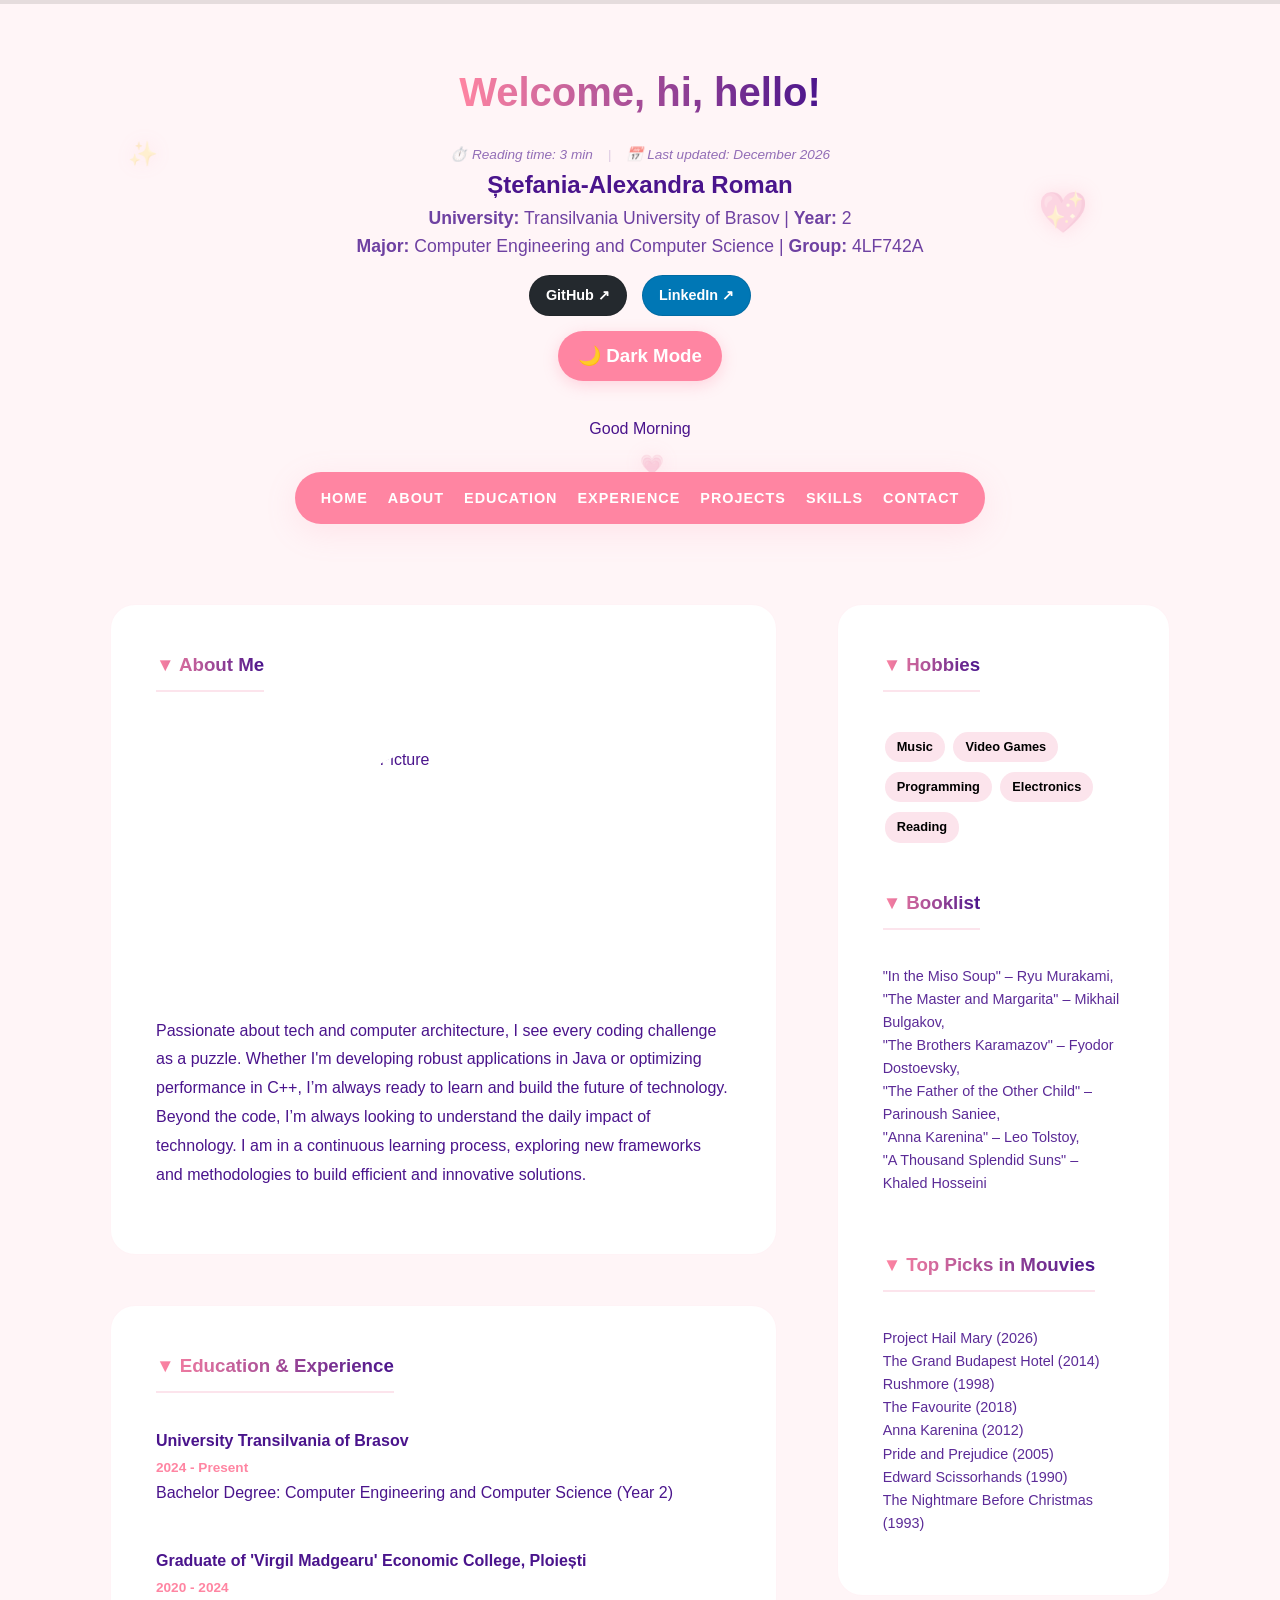
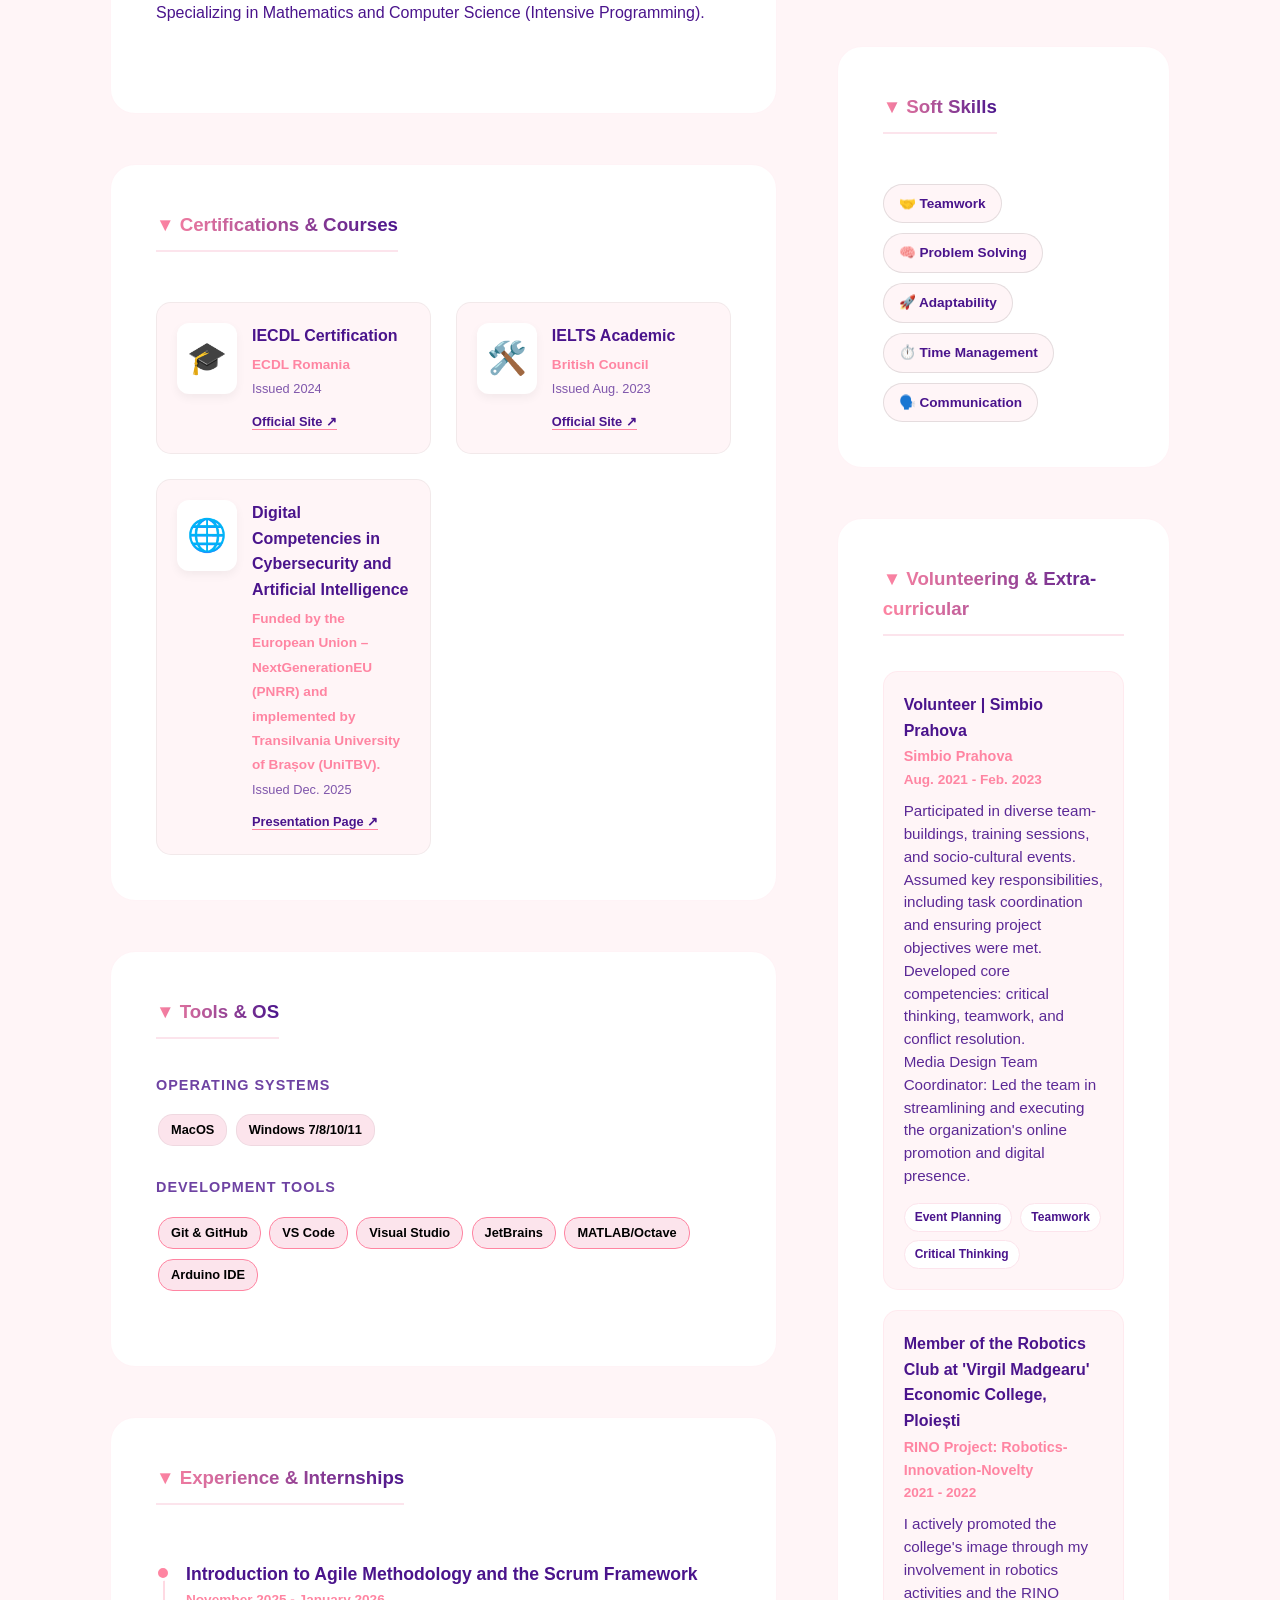
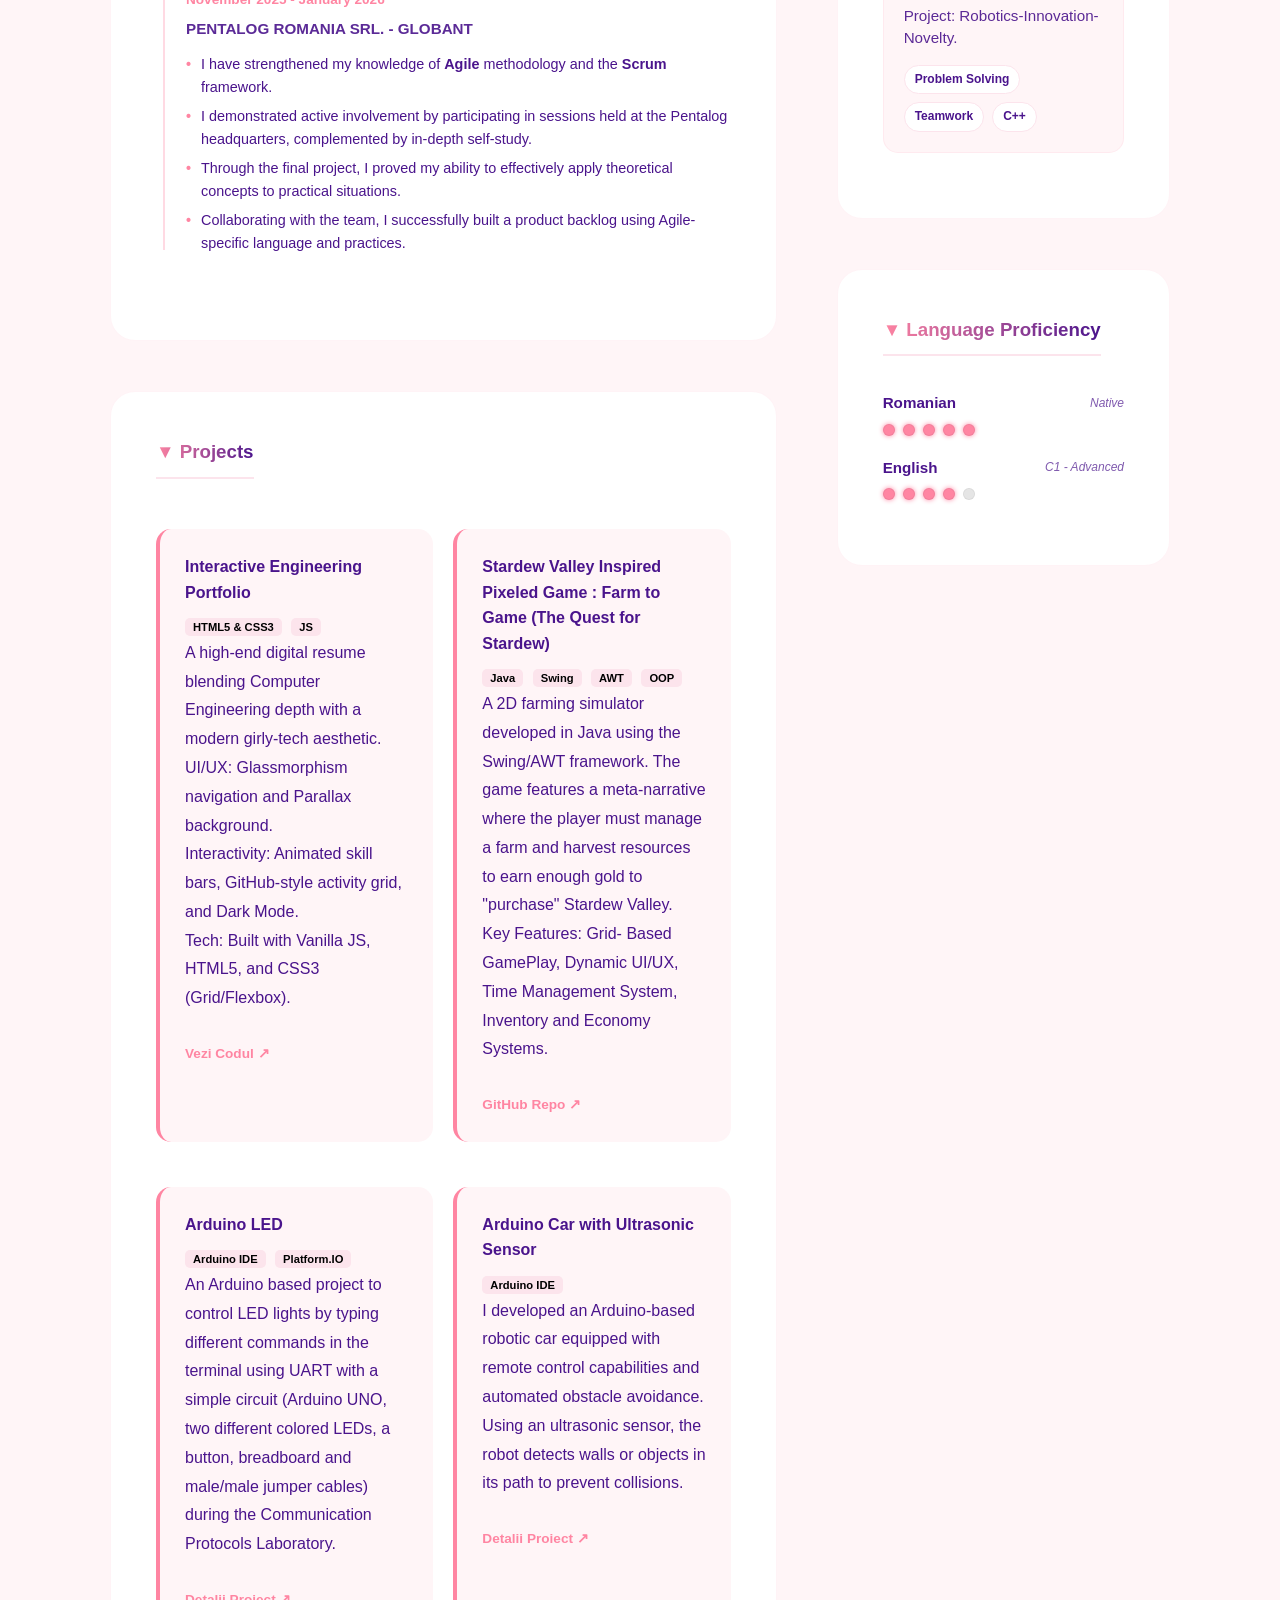
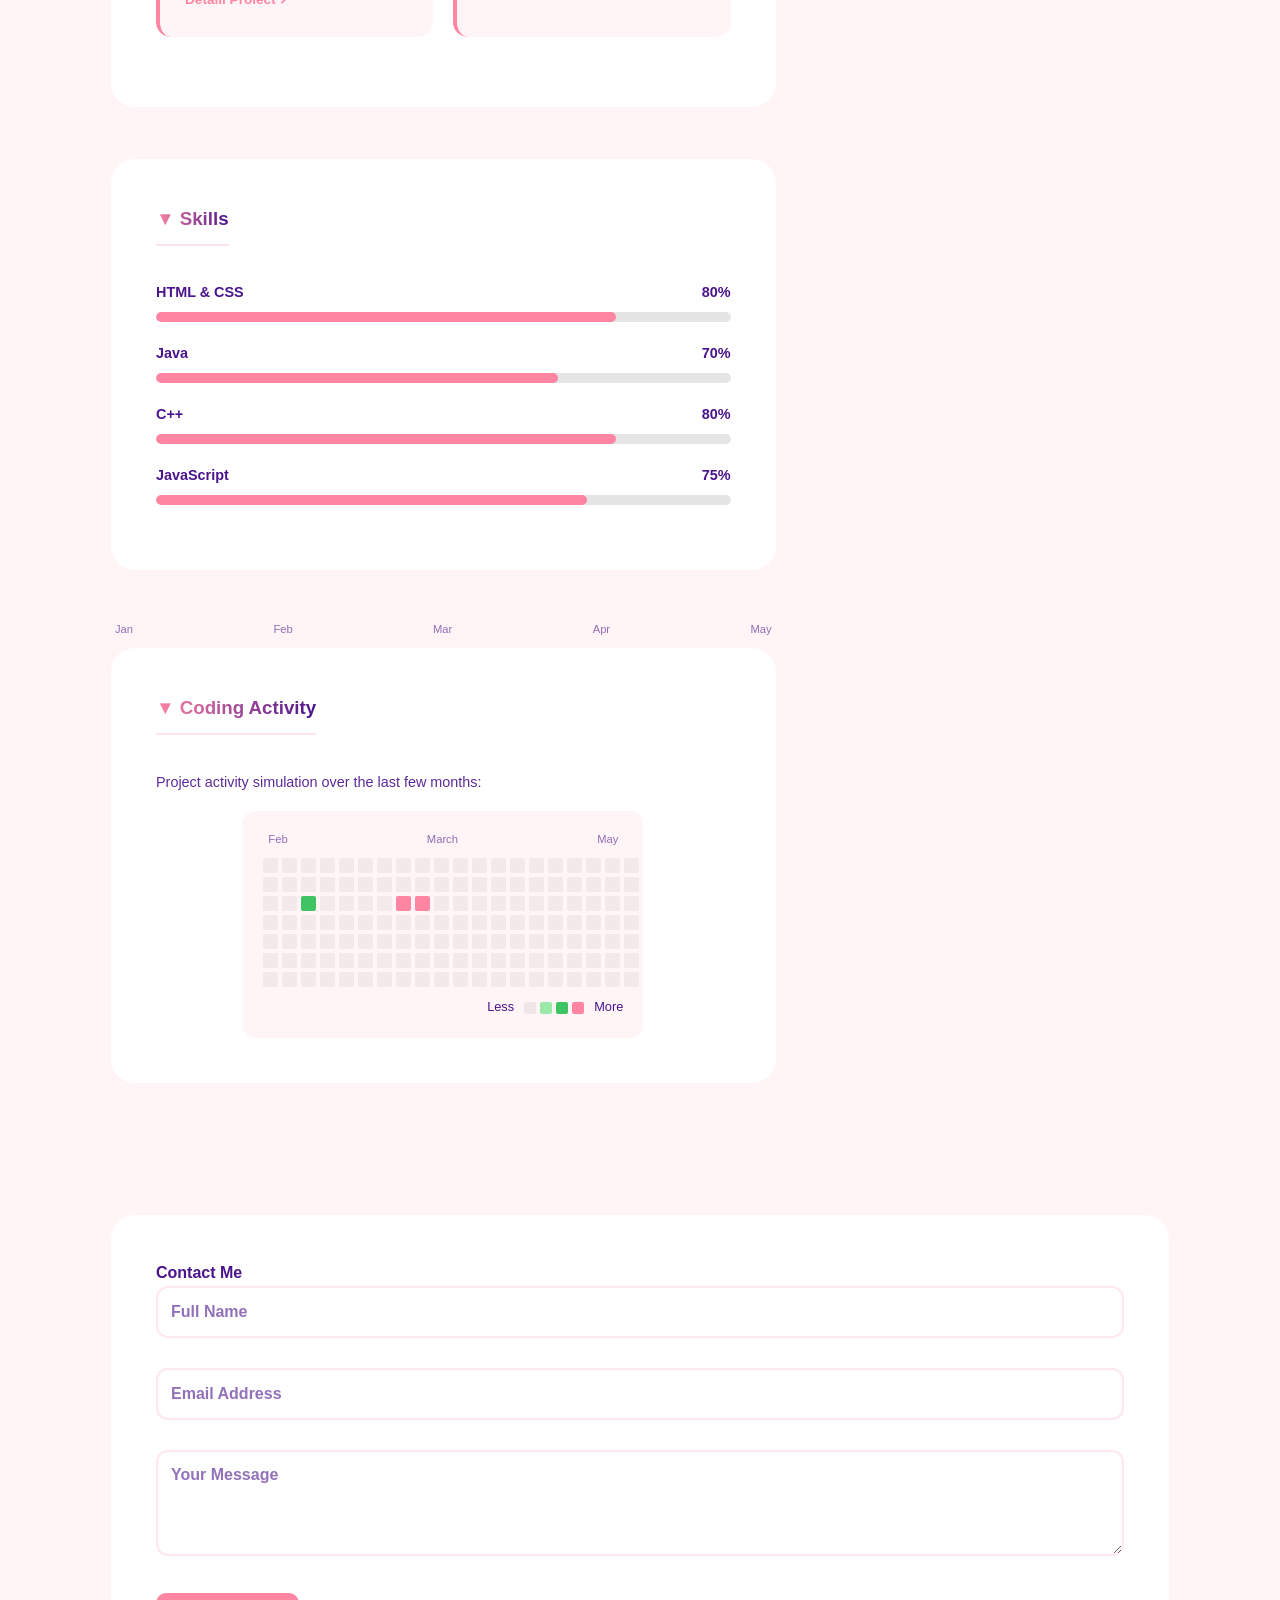
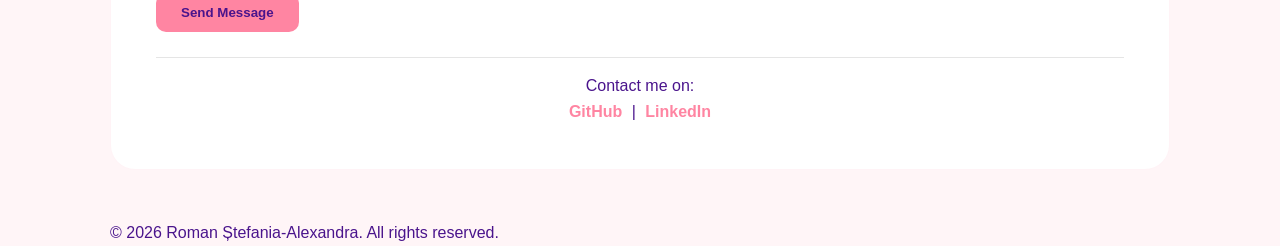
==== site/index.html @ d490c3a2 "added my portfolio website to my github page" ====
<!DOCTYPE html>
<html lang="ro">
<head>
    <meta charset="UTF-8">
    <meta http-equiv="X-UA-Compatible" content="IE=edge">
    <meta name="viewport" content="width=device-width, initial-scale=1.0">
    <link rel="stylesheet" href="style.css">
    <link rel="preconnect" href="https://fonts.googleapis.com">
    <link rel="preconnect" href="https://fonts.gstatic.com" crossorigin>
    <link href="https://fonts.googleapis.com" rel="stylesheet">
    <link rel="icon" type="image/x-icon" href="C:\Users\stefa\Desktop\UNITBV\cv\Pictures\IESC.png">
    <title>Resume - Roman Ștefania</title>
</head>

<body>
    <div id="preloader">
    <div class="loader-content">
        <div class="loader-logo">⚡ Ștefania</div>
        <div class="loader-bar-container">
            <div class="loader-bar" id="loaderProgress"></div>
        </div>
        <p class="loader-text">Booting system...</p>
    </div>
    </div>
    <div class="parallax-bg">
    <div class="shape s1" data-speed="-2">✨</div>
    <div class="shape s2" data-speed="5">💖</div>
    <div class="shape s3" data-speed="3">🌸</div>
    <div class="shape s4" data-speed="-4">✨</div>
    <div class="shape s5" data-speed="6">💗</div>
    </div>
    <div class="scroll-indicator-container">
    <div class="progress-bar" id="myBar"></div>
    </div>
    <div class="cursor-outline"></div>
    <div class="cursor-dot"></div>

    <header id="home">
        <div class="container">
            <div class="header-content">
                <h1>Welcome, hi, hello!</h1>
                <div class="profile-meta">
                    <div class="cv-metadata">
                    <span class="meta-item"><i class="icon">⏱️</i> Reading time: 3 min</span>
                    <span class="meta-separator">|</span>
                    <span class="meta-item"><i class="icon">📅</i> Last updated: March 2026</span>
                </div>
                <h2>Ștefania-Alexandra Roman</h2>
                <p><strong>University:</strong> Transilvania University of Brasov | <strong>Year:</strong> 2</p>
                <p><strong>Major:</strong> Computer Engineering and Computer Science | <strong>Group:</strong> 4LF742A</p>
                </div>
                <div class="social-links">
                <a href="https://github.com" target="_blank" class="social-badge github">
                    <span>GitHub</span> ↗
                </a>
                <a href="https://linkedin.com" target="_blank" class="social-badge linkedin">
                    <span>LinkedIn</span> ↗
                </a>
               </div>
                <div class="header-actions">
                    <h3 id="darkModeToggle">🌙 Dark Mode</h3>
                    <p id="greeting"></p>
                </div>
            </div>
            
            <nav>
                <ul class="nav-list">
                    <li><a href="#home">Home</a></li>
                    <li><a href="#about">About</a></li>
                    <li><a href="#education">Education</a></li>
                    <li><a href="#experience">Experience</a></li>
                    <li><a href="#projects">Projects</a></li>
                    <li><a href="#skills">Skills</a></li>
                    <li><a href="#contact">Contact</a></li>
                </ul>
            </nav>
        </div>
    </header>

    <main class="container main-grid">
        <div class="content-area">
            <section id="about" class="card">
                <h3>About Me</h3>
                <div class="flip-card-container">
                    <div class="flip-card">
                        <div class="flip-card-inner">
                            <div class="flip-card-front">
                                <img src="C:\Users\stefa\Desktop\UNITBV\cv\Pictures\ProfilePicture(1).png" alt="ProfilePicture" loading="lazy" class="img-profile">
                            </div>
                            <div class="flip-card-back">
                                <img src="C:\Users\stefa\Desktop\UNITBV\cv\Pictures\UNITBV.png" alt="ProfilePicture" loading="lazy" class="img-profile">
                            </div>
                        </div>
                    </div>
                </div>
                <p class="intro-text">Passionate about tech and computer architecture, I see every coding challenge as a puzzle. Whether I'm developing robust applications in Java or optimizing performance in C++, I’m always ready to learn and build the future of technology.<br>
                    Beyond the code, I’m always looking to understand the daily impact of technology. I am in a continuous learning process, exploring new frameworks and methodologies to build efficient and innovative solutions.
                </p>
            </section>

    <section id="education" class="card">
    
    <h3>Education & Experience</h3>
    
    <div class="education-block">
        <div class="timeline-item">
            <div class="timeline-dot"></div>
            <div class="timeline-content">
                <h4>University Transilvania of Brasov</h4>
                <span class="timeline-date">2024 - Present</span>
                <p>Bachelor Degree: Computer Engineering and Computer Science (Year 2)</p>
            </div>
        </div>
        
        <div class="timeline-item">
            <div class="timeline-dot"></div>
            <div class="timeline-content">
                <h4>Graduate of 'Virgil Madgearu' Economic College, Ploiești</h4>
                <span class="timeline-date">2020 - 2024</span>
                <p> Specializing in Mathematics and Computer Science (Intensive Programming).</p>
            </div>
        </div>
    </div>
    </section>

    <section id="certifications" class="card">
    <h3>Certifications & Courses</h3>
    <div class="certs-grid">
        <div class="cert-item">
            <div class="cert-icon">🎓</div>
            <div class="cert-info">
                <h4>IECDL Certification</h4>
                <p class="issuer">ECDL Romania</p>
                <span class="cert-date">Issued 2024</span>
                <a href="https://icdl.ro/" target="_blank" class="verify-link">Official Site ↗</a>
            </div>
        </div>

        <div class="cert-item">
            <div class="cert-icon">🛠️</div>
            <div class="cert-info">
                <h4>IELTS Academic</h4>
                <p class="issuer">British Council</p>
                <span class="cert-date">Issued Aug. 2023</span>
                <a href="https://ielts.org/" target="_blank" class="verify-link">Official Site ↗</a>
            </div>
        </div>

        <div class="cert-item">
            <div class="cert-icon">🌐</div>
            <div class="cert-info">
                <h4>Digital Competencies in Cybersecurity and Artificial Intelligence</h4>
                <p class="issuer">Funded by the European Union – NextGenerationEU (PNRR) and implemented by Transilvania University of Brașov (UniTBV).</p>
                <span class="cert-date">Issued Dec. 2025</span>
                <a href="https://icdt.unitbv.ro/ro/stiri-si-evenimente/217-evenimente-2025/1172-curs-gratuit-de-formare-a-competen%C8%9Belor-digitale-avansate-de-securitate-cibernetic%C4%83-%C8%99i-inteligen%C8%9B%C4%83-artificial%C4%83.html" target="_blank" class="verify-link">Presentation Page ↗</a>
            </div>
        </div>
    </div>
    </section>

    <section id="tools-os" class="card aside-card">
    <h3>Tools & OS</h3>
    <div class="tools-grid">
        <div class="tool-category">
            <h4>Operating Systems</h4>
            <div class="tags">
                <span class="tag-os">MacOS</span>
                <span class="tag-os">Windows 7/8/10/11</span>
            </div>
        </div>

        <div class="tool-category">
            <h4>Development Tools</h4>
            <div class="tags">
                <span class="tag-tool">Git & GitHub</span>
                <span class="tag-tool">VS Code</span>
                <span class="tag-tool">Visual Studio</span>
                <span class="tag-tool">JetBrains</span>
                <span class="tag-tool">MATLAB/Octave</span>
                <span class="tag-tool">Arduino IDE</span>
            </div>
        </div>
    </div>
    </section>

    <section id="experience" class="card">
    <h3>Experience & Internships</h3>
    <div class="timeline-container">
        <div class="timeline-item">
            <div class="timeline-marker"></div>
            <div class="timeline-info">
                <div class="timeline-header">
                    <h4>Introduction to Agile Methodology and the Scrum Framework</h4>
                    <span class="timeline-date">November 2025 - January 2026</span>
                </div>
                <p class="company-name"><strong>PENTALOG ROMANIA SRL. - GLOBANT</strong></p>
                <ul class="task-list">
                    <li>I have strengthened my knowledge of <strong>Agile</strong> methodology and the <strong>Scrum</strong> framework.</li>
                    <li>I demonstrated active involvement by participating in sessions held at the Pentalog headquarters, complemented by in-depth self-study. </li>
                    <li>Through the final project, I proved my ability to effectively apply theoretical concepts to practical situations.</li>
                    <li>Collaborating with the team, I successfully built a product backlog using Agile-specific language and practices.</li>
                </ul>
            </div>
        </div>
    </div>
    </section>

    <section id="projects" class="card">
    <h3>Projects</h3>
    <div class="projects-grid">
        <div class="project-item">
            <div class="project-header">
                <h4>Interactive Engineering Portfolio</h4>
                <span class="tech-tag">HTML5 & CSS3</span>
                <span class="tech-tag">JS</span>
            </div>
            <p>A high-end digital resume blending Computer Engineering depth with a modern girly-tech aesthetic.<br>UI/UX: Glassmorphism navigation and Parallax background.<br>Interactivity: Animated skill bars, GitHub-style activity grid, and Dark Mode.<br>Tech: Built with Vanilla JS, HTML5, and CSS3 (Grid/Flexbox).<br></p>
            <a href="#" class="project-link">Vezi Codul ↗</a>
        </div>

        <div class="project-item">
            <div class="project-header">
                <h4>Stardew Valley Inspired Pixeled Game : Farm to Game (The Quest for Stardew)</h4>
                <span class="tech-tag">Java</span>
                <span class="tech-tag">Swing</span>
                <span class="tech-tag">AWT</span>
                <span class="tech-tag">OOP</span>
            </div>
            <p>A 2D farming simulator developed in Java using the Swing/AWT framework. The game features a meta-narrative where the player must manage a farm and harvest resources to earn enough gold to "purchase" Stardew Valley.<br>Key Features: Grid- Based GamePlay, Dynamic UI/UX, Time Management System, Inventory and Economy Systems.<br></p>
            <a href="#" class="project-link">GitHub Repo ↗</a>
        </div>

        <div class="project-item">
            <div class="project-header">
                <h4>Arduino LED </h4>
                <span class="tech-tag">Arduino IDE</span>
                <span class="tech-tag">Platform.IO</span>
            </div>
            <p>An Arduino based project to control LED lights by typing different commands in the terminal using UART with a simple circuit (Arduino UNO, two different colored LEDs, a button, breadboard and male/male jumper cables) during the Communication Protocols Laboratory. </p>
            <a href="#" class="project-link">Detalii Proiect ↗</a>
        </div>

        <div class="project-item">
            <div class="project-header">
                <h4>Arduino Car with Ultrasonic Sensor </h4>
                <span class="tech-tag">Arduino IDE</span>
            </div>
            <p>I developed an Arduino-based robotic car equipped with remote control capabilities and automated obstacle avoidance. Using an ultrasonic sensor, the robot detects walls or objects in its path to prevent collisions.</p>
            <a href="#" class="project-link">Detalii Proiect ↗</a>
        </div>

    </section>
    <section id="skills" class="card">
    <h3>Skills</h3>
    <div class="skills-container">
        <div class="skill-box">
            <div class="skill-info">
                <span class="title">HTML & CSS</span>
                <span class="percent">80%</span>
            </div>
            <div class="skill-bar">
                <span class="skill-per" data-percent="80"></span>
            </div>
    </div>

    <div class="skills-container">
        <div class="skill-box">
            <div class="skill-info">
                <span class="title">Java</span>
                <span class="percent">70%</span>
            </div>
            <div class="skill-bar">
                <span class="skill-per" data-percent="70"></span>
            </div>
    </div>

    <div class="skills-container">
        <div class="skill-box">
            <div class="skill-info">
                <span class="title">C++</span>
                <span class="percent">80%</span>
            </div>
            <div class="skill-bar">
                <span class="skill-per" data-percent="80"></span>
            </div>
    </div>

        <div class="skill-box">
            <div class="skill-info">
                <span class="title">JavaScript</span>
                <span class="percent">75%</span>
            </div>
            <div class="skill-bar">
                <span class="skill-per" data-percent="75"></span>
            </div>
        </div>
    </div>
    </section>
    <div class="months">
    <span>Jan</span>
    <span>Feb</span>
    <span>Mar</span>
    <span>Apr</span>
    <span>May</span>
    </div>
   <section id="activity" class="card">
    <h3>Coding Activity</h3>
    <p class="small-text">Project activity simulation over the last few months:</p>
    <div class="github-graph">
        <div class="months">
        <span>Feb</span><span>March</span><span>May</span>
        </div>
        <div class="graph-container" id="activityGraph">
        </div>
        <div class="graph-legend">
            <span>Less</span>
            <div class="legend-cells">
                <div class="cell lv0"></div>
                <div class="cell lv1"></div>
                <div class="cell lv2"></div>
                <div class="cell lv3"></div>
            </div>
            <span>More</span>
        </div>
    </div>
    </section>
        </div>
        <aside class="sidebar">
            <div class="card aside-card">
                <h3>Hobbies</h3>
                <div class="tags">
                    <span>Music</span> <span>Video Games</span> <span>Programming</span> <span>Electronics</span> <span>Reading</span>
                </div>

                <h3>Booklist</h3>
                <p class="small-text">"In the Miso Soup" – Ryu Murakami,<br>"The Master and Margarita" – Mikhail Bulgakov,<br>"The Brothers Karamazov" – Fyodor Dostoevsky,<br>"The Father of the Other Child" – Parinoush Saniee,<br>"Anna Karenina" – Leo Tolstoy,<br>"A Thousand Splendid Suns" – Khaled Hosseini<br></p>

                <h3>Top Picks in Mouvies</h3>
                <p class="small-text">Project Hail Mary (2026)<br>The Grand Budapest Hotel (2014)<br>Rushmore (1998)<br>The Favourite (2018)<br>Anna Karenina (2012)<br>Pride and Prejudice (2005)<br>Edward Scissorhands (1990)<br>The Nightmare Before Christmas (1993)<br></p>
            </div>
            <section id="soft-skills" class="card aside-card">
        <h3>Soft Skills</h3>
        <div class="soft-skills-container">
        <div class="skill-tag" data-info="Effective team collaboration using Git/Lab for group projects.">
            <span>🤝 Teamwork</span>
        </div>
        <div class="skill-tag" data-info="Analytical mindset for debugging and algorithmic problem-solving.">
            <span>🧠 Problem Solving</span>
        </div>
        <div class="skill-tag" data-info="Proven ability to rapidly pick up new technologies (C++, JS).">
            <span>🚀 Adaptability</span>
        </div>
        <div class="skill-tag" data-info="Strong task and deadline management skills.">
            <span>⏱️ Time Management</span>
        </div>
        <div class="skill-tag" data-info="Strong technical communication skills.">
            <span>🗣️ Communication</span>
        </div>
        </div>
        </section>

    <section id="volunteering" class="card">
    <h3>Volunteering & Extra-curricular</h3>
    <div class="volunteering-container">
        <div class="vol-item">
            <div class="vol-header">
                <div class="vol-title-group">
                    <h4>Volunteer | Simbio Prahova</h4>
                    <span class="vol-org">Simbio Prahova</span>
                </div>
                <span class="timeline-date">Aug. 2021 - Feb. 2023</span>
            </div>
            <p class="vol-description">Participated in diverse team-buildings, training sessions, and socio-cultural events.<br>Assumed key responsibilities, including task coordination and ensuring project objectives were met.<br>Developed core competencies: critical thinking, teamwork, and conflict resolution.<br>Media Design Team Coordinator: Led the team in streamlining and executing the organization's online promotion and digital presence.<br></p>
            <div class="vol-tags">
                <span>Event Planning</span> <span>Teamwork</span> <span>Critical Thinking</span>
            </div>
        </div>

        <div class="vol-item">
            <div class="vol-header">
                <div class="vol-title-group">
                    <h4>Member of the Robotics Club at 'Virgil Madgearu' Economic College, Ploiești</h4>
                    <span class="vol-org">RINO Project: Robotics-Innovation-Novelty</span>
                </div>
                <span class="timeline-date">2021 - 2022</span>
            </div>
            <p class="vol-description">I actively promoted the college's image through my involvement in robotics activities and the RINO Project: Robotics-Innovation-Novelty.</p>
            <div class="vol-tags">
                <span>Problem Solving</span> <span>Teamwork</span> <span>C++</span>
            </div>
        </div>
    </div>
    </section>

    <section id="languages" class="card aside-card">
    <h3>Language Proficiency</h3>
    <div class="languages-container">
        <div class="lang-item">
            <div class="lang-info">
                <span class="lang-name">Romanian</span>
                <span class="lang-level">Native</span>
            </div>
            <div class="lang-dots">
                <span class="dot filled"></span>
                <span class="dot filled"></span>
                <span class="dot filled"></span>
                <span class="dot filled"></span>
                <span class="dot filled"></span>
            </div>
        </div>

        <div class="lang-item">
            <div class="lang-info">
                <span class="lang-name">English</span>
                <span class="lang-level">C1 - Advanced</span>
            </div>
            <div class="lang-dots">
                <span class="dot filled"></span>
                <span class="dot filled"></span>
                <span class="dot filled"></span>
                <span class="dot filled"></span>
                <span class="dot"></span>
            </div>
        </div>
    </div>
    </section>

    </aside>
    </main>

    <button id="backToTop">⬆ Back to top</button>

    <footer id="contact">
        <div class="container">
            <div class="card contact-card">
                <h4>Contact Me</h4>
            <form id="contact-form">
            <div class="input-group">
                <input type="text" id="name" name="nume" required placeholder=" ">
                <label for="name">Full Name</label>
            </div>

            <div class="input-group">
                <input type="email" id="email" name="email" required placeholder=" ">
                <label for="email">Email Address</label>
            </div>

            <div class="input-group">
                <textarea id="message" name="mesaj" rows="4" required placeholder=" "></textarea>
                <label for="message">Your Message</label>
            </div>

            <p id="form-feedback"></p>
            <button type="submit" class="btn-submit">Send Message</button>
        </form>

                <div class="footer-socials">
                <p>Contact me on:</p>
                <div class="social-icons-footer">
                    <a href="https://github.com" target="_blank">GitHub</a> | 
                    <a href="https://linkedin.com" target="_blank">LinkedIn</a>
                </div>
             </div>
            </div>
            <p class="copyright">&copy; 2026 Roman Ștefania-Alexandra. All rights reserved.</p>
        </div>
    </footer>

    <script src="script.js"></script>
    <script src="array.js"></script>
</body>
</html>
---- site/style.css ----
* {
    box-sizing: border-box;
    margin: 0;
    padding: 0;
    font-family: 'League Spartan', sans-serif;
    transition: background 0.4s ease, color 0.4s ease, transform 0.3s ease;
}

:root {
    --primary-color: #ff85a2;    
    --secondary-color: #fce4ec;  
    --background-color: #fff5f7; 
    --card-bg: #ffffff;          
    --text-color: #4a148c;       
    --accent-color: #f06292;     
    --accent-soft: rgba(255, 133, 162, 0.1);
}

body.dark-mode {
    --background-color: #1a0a1f; 
    --card-bg: #2d132c;          
    --text-color: #f8bbd0;      
    --primary-color: #ff85a2;    
    --secondary-color: #4a148c;  
}

body {
    background-color: var(--background-color);
    color: var(--text-color);
    line-height: 1.6;
    overflow-x: hidden;
}

.container {
    max-width: 1100px;
    margin: 0 auto;
    padding: 0 20px;
}

header {
    padding: 60px 0 40px 0;
    text-align: center; 
}

nav {
    position: sticky; 
    top: 20px;
    z-index: 1000;
    display: flex;
    justify-content: center;
}

nav ul {
    display: flex;
    gap: 30px;
    list-style: none;
    padding: 15px 35px;
    border-radius: 50px; 
    
    background: rgba(255, 255, 255, 0.2); 
    backdrop-filter: blur(12px); 
    -webkit-backdrop-filter: blur(12px); 
    
    border: 1px solid rgba(255, 133, 162, 0.3);
    box-shadow: 0 8px 32px rgba(255, 133, 162, 0.15);
    
    transition: all 0.3s ease;
}

body.dark-mode nav ul {
    background: rgba(45, 19, 44, 0.4); 
    border: 1px solid rgba(255, 133, 162, 0.2);
    box-shadow: 0 8px 32px rgba(0, 0, 0, 0.3);
}

nav ul li a {
    text-decoration: none;
    color: var(--text-color);
    font-weight: 700;
    font-size: 0.9rem;
    text-transform: uppercase;
    letter-spacing: 1px;
    transition: color 0.3s ease;
}

nav ul li a:hover {
    color: var(--primary-color);
}


h1, h3 {
    background: linear-gradient(90deg, #ff85a2 0%, #4a148c 100%);
    -webkit-background-clip: text; 
    -webkit-text-fill-color: transparent; 
    background-clip: text;
    display: inline-block; 
    font-weight: 800;
}


body.dark-mode h1, 
body.dark-mode h3 {
    background: linear-gradient(90deg, #ff85a2 0%, #f8bbd0 100%);
    
    -webkit-background-clip: text; 
    background-clip: text;         
    -webkit-text-fill-color: transparent; 
    
    display: inline-block; 
}


h3 {
    border-bottom: 2px solid rgba(255, 133, 162, 0.2);
    padding-bottom: 5px;
    margin-bottom: 30px;
}

h3:hover {
    filter: brightness(1.2);
    transition: filter 0.3s ease;
}


.header-content h1 {
    font-size: 2.5rem;
    margin-bottom: 10px;
    color: var(--primary-color);
}

.profile-meta p {
    font-size: 1.1rem;
    opacity: 0.8;
}

#darkModeToggle {
    cursor: pointer;
    margin-top: 15px;
    padding: 5px 15px;
    background: var(--card-bg);
    display: inline-block;
    border-radius: 20px;
    box-shadow: 0 4px 6px rgba(0,0,0,0.05);
}

nav {
    margin-top: 30px;
}

.nav-list {
    display: flex;
    justify-content: center;
    list-style: none;
    gap: 20px;
    background: var(--primary-color);
    padding: 12px 25px;
    border-radius: 50px;
    width: fit-content;
    margin: 0 auto;
}

.nav-list a {
    color: white;
    text-decoration: none;
    font-weight: 600;
    text-transform: uppercase;
    font-size: 0.9rem;
    letter-spacing: 1px;
}

.nav-list a:hover {
    opacity: 0.7;
}

.main-grid {
    display: grid;
    grid-template-columns: 2fr 1fr;
    gap: 60px; 
    padding-bottom: 80px;
    margin-top: 40px;
}

.collapsible-content {
    max-height: 1000px;
    opacity: 1;
    overflow: hidden;
    transition: max-height 0.5s cubic-bezier(0, 1, 0, 1), opacity 0.3s ease;
}

.collapsible-content.minimized {
    max-height: 0;
    opacity: 0;
    transition: max-height 0.5s cubic-bezier(1, 0, 1, 0), opacity 0.3s ease;
    pointer-events: none; 
}

.card {
    background: var(--card-bg);
    padding: 45px;
    border-radius: 25px;
    margin-bottom: 50px;
    border: 1px solid rgba(255, 133, 162, 0.1); 
    transition: all 0.4s cubic-bezier(0.175, 0.885, 0.32, 1.275);
    position: relative;
    z-index: 1;
}

.card:hover {
    transform: translateY(-10px); 
    border-color: var(--primary-color);
    
    box-shadow: 0 20px 40px rgba(255, 133, 162, 0.25), 
                0 0 20px rgba(255, 133, 162, 0.1);
}

body.dark-mode .card:hover {
    box-shadow: 0 15px 45px rgba(255, 133, 162, 0.2), 
                0 0 30px rgba(255, 133, 162, 0.15);
    border-color: var(--primary-color);
}

.btn-submit:hover, #backToTop:hover, .social-badge:hover {
    box-shadow: 0 0 20px var(--primary-color);
    filter: brightness(1.1);
}

.months {
    display: flex;
    justify-content: space-between;
    margin-bottom: 5px;
    font-size: 0.75rem;
    opacity: 0.7;
    padding: 0 5px;
}

.github-graph {
    max-width: 400px; /* Limitează lățimea pentru a nu se întinde prea mult */
    margin: 0 auto;
    padding: 20px;
}

.months {
    display: flex;
    gap: 28px; /* Ajustează acest gap până când lunile se aliniază cu coloanele */
    margin-bottom: 8px;
    font-size: 0.7rem;
    color: var(--text-color);
    opacity: 0.6;
}

.graph-container {
    display: grid;
    grid-template-columns: repeat(20, 1fr);
    grid-template-rows: repeat(7, 1fr);
    gap: 4px;
}

.dot.filled {
    box-shadow: 0 0 8px var(--primary-color);
}


.card.visible {
    opacity: 1;
    transform: translateY(0);
}


h3 {
    margin-bottom: 35px; 
    padding-bottom: 10px;
    border-bottom: 2px solid var(--secondary-color);
}

.flip-card-container {
    display: flex;
    justify-content: center;
    margin: 20px 0;
}

.flip-card {
    width: 250px;
    height: 250px;
    perspective: 1000px;
}

.flip-card-inner {
    position: relative;
    width: 100%;
    height: 100%;
    transition: transform 0.6s;
    transform-style: preserve-3d;
}

.flip-card:hover .flip-card-inner {
    transform: rotateY(180deg);
}

.flip-card-front, .flip-card-back {
    position: absolute;
    width: 100%;
    height: 100%;
    backface-visibility: hidden;
    border-radius: 50%;
    overflow: hidden;
}

.flip-card-back {
    transform: rotateY(180deg);
}

.img-profile {
    width: 100%;
    height: 100%;
    object-fit: cover;
}

.tags span {
    display: inline-block;
    background: var(--secondary-color);
    color: #000;
    padding: 5px 12px;
    border-radius: 15px;
    font-size: 0.8rem;
    margin: 5px 2px;
    font-weight: 600;
}

.small-text {
    font-size: 0.9rem;
    margin-bottom: 15px;
    opacity: 0.9;
}

.input-group {
    margin-bottom: 15px;
}

.input-group label {
    display: block;
    font-weight: 600;
    margin-bottom: 5px;
}

input, textarea {
    width: 100%;
    padding: 12px;
    border: 1px solid rgba(0,0,0,0.1);
    border-radius: 10px;
    background: var(--background-color);
    color: var(--text-color);
}

.btn-submit {
    background: var(--primary-color);
    color: white;
    border: none;
    padding: 12px 25px;
    border-radius: 10px;
    cursor: pointer;
    font-weight: 700;
}

.btn-submit:hover {
    transform: translateY(-2px);
    box-shadow: 0 5px 15px rgba(0,0,0,0.1);
}

#backToTop {
    position: fixed;
    bottom: 30px;
    right: 30px;
    padding: 15px;
    border-radius: 50%;
    border: none;
    background: var(--primary-color);
    color: white;
    cursor: pointer;
    z-index: 1000;
}

@media (max-width: 768px) {
    .main-grid {
        grid-template-columns: 1fr;
    }
    
    .nav-list {
        flex-wrap: wrap;
        border-radius: 20px;
    }
}

.projects-grid {
    display: grid;
    grid-template-columns: 1fr; 
    gap: 20px;
    margin-top: 15px;
}

@media (min-width: 600px) {
    .projects-grid {
        grid-template-columns: 1fr 1fr; 
    }
}

.project-item {
    background: var(--background-color); 
    padding: 20px;
    border-radius: 15px;
    border-left: 4px solid var(--primary-color);
    transition: transform 0.3s ease, box-shadow 0.3s ease;
}

.project-item:hover {
    transform: translateY(-5px);
    box-shadow: 0 10px 20px rgba(0,0,0,0.1);
}

.project-header h4 {
    margin-bottom: 8px;
    color: var(--text-color);
}

.tech-tag {
    font-size: 0.7rem;
    background: var(--secondary-color);
    padding: 3px 8px;
    border-radius: 5px;
    margin-right: 5px;
    font-weight: bold;
    color: #000;
}

.project-link {
    display: inline-block;
    margin-top: 10px;
    text-decoration: none;
    font-size: 0.85rem;
    font-weight: 600;
    color: var(--primary-color);
}

.project-link:hover {
    text-decoration: underline;
}

.social-links {
    margin-top: 15px;
    display: flex;
    justify-content: center;
    gap: 15px;
}

.social-badge {
    text-decoration: none;
    padding: 8px 16px;
    border-radius: 50px;
    font-size: 0.9rem;
    font-weight: 600;
    transition: all 0.3s ease;
    border: 1px solid rgba(0,0,0,0.1);
}

.github {
    background: #24292e;
    color: white !important;
}

.linkedin {
    background: #0077b5;
    color: white !important;
}

.social-badge:hover {
    transform: translateY(-3px);
    box-shadow: 0 5px 15px rgba(0,0,0,0.2);
    filter: brightness(1.2);
}

.footer-socials {
    margin-top: 25px;
    padding-top: 15px;
    border-top: 1px solid rgba(0,0,0,0.1);
    text-align: center;
}

.social-icons-footer a {
    color: var(--primary-color);
    text-decoration: none;
    font-weight: bold;
    margin: 0 5px;
}

.social-icons-footer a:hover {
    text-decoration: underline;
}

.skill-bar { height: 8px; width: 100%; border-radius: 10px; background: rgba(0,0,0,0.1); }
.skill-per { display: block; height: 100%; width: 0; background: var(--primary-color); transition: width 2s ease-in-out; }
.skill-box {
    width: 100%;
    margin-bottom: 20px;
}

.skill-info {
    display: flex;
    justify-content: space-between;
    margin-bottom: 8px;
    font-weight: 600;
    font-size: 0.9rem;
}

.skill-bar {
    height: 10px;
    width: 100%;
    background-color: rgba(0, 0, 0, 0.1);
    border-radius: 10px;
    position: relative;
    overflow: hidden; 
}


.skill-per {
    height: 100%;
    width: 0; 
    background: var(--primary-color);
    border-radius: 10px;
    display: block;
    transition: width 1.5s cubic-bezier(0.1, 0.42, 0.41, 1);
}

body.dark-mode .skill-bar {
    background-color: rgba(255, 255, 255, 0.1);
}

section p {
    margin-bottom: 20px;
    line-height: 1.8; 
}


.project-item {
    margin-bottom: 25px;
    padding: 25px;
}

.aside-card h3 {
    margin-top: 40px; 
}

.aside-card h3:first-child {
    margin-top: 0; 
}


.scroll-indicator-container {
    position: fixed;
    top: 0;
    z-index: 10001; 
    width: 100%;
    height: 4px;
    background: rgba(0, 0, 0, 0.1);
}

.progress-bar {
    height: 4px;
    background: var(--primary-color);
    width: 0%;
    transition: width 0.1s ease-out;
    box-shadow: 0 0 10px var(--primary-color);
}

body.dark-mode .scroll-indicator-container {
    background: rgba(255, 255, 255, 0.1);
}

.timeline-container {
    position: relative;
    padding-left: 30px;
    margin-top: 20px;
}

.timeline-container::before {
    content: '';
    position: absolute;
    left: 7px;
    top: 5px;
    bottom: 5px;
    width: 2px;
    background: var(--primary-color);
    opacity: 0.3;
}

.timeline-item {
    position: relative;
    margin-bottom: 40px;
}

.timeline-marker {
    position: absolute;
    left: -31px;
    top: 5px;
    width: 16px;
    height: 16px;
    border-radius: 50%;
    background: var(--primary-color);
    border: 3px solid var(--card-bg);
    z-index: 2;
}

.github-graph {
    padding: 20px;
    background: var(--background-color);
    border-radius: 12px;
    overflow-x: auto; 
}

.graph-container {
    display: grid;
    grid-template-columns: repeat(20, 15px); 
    grid-template-rows: repeat(7, 15px);    
    gap: 4px;
    margin: 10px 0;
}

.activity-cell {
    width: 15px;
    height: 15px;
    border-radius: 2px;
    background: rgba(0,0,0,0.05);
    transition: transform 0.2s ease;
}

body.dark-mode .activity-cell { background: rgba(255,255,255,0.05); }

.lv0 { background: rgba(100, 100, 100, 0.1); }
.lv1 { background: #9be9a8; } 
.lv2 { background: #40c463; }
.lv3 { background: var(--primary-color); } 

body.dark-mode .lv3 {
    box-shadow: 0 0 8px var(--primary-color);
}

.activity-cell:hover {
    transform: scale(1.3);
    outline: 1px solid var(--text-color);
    z-index: 10;
}

.graph-legend {
    display: flex;
    align-items: center;
    gap: 10px;
    font-size: 0.8rem;
    justify-content: flex-end;
}

.legend-cells { display: flex; gap: 4px; }
.cell { width: 12px; height: 12px; border-radius: 2px; }


.timeline-header {
    display: flex;
    justify-content: space-between;
    align-items: center;
    flex-wrap: wrap;
    margin-bottom: 5px;
}

.timeline-header h4 {
    color: var(--text-color);
    font-size: 1.1rem;
}

.timeline-date {
    font-size: 0.85rem;
    font-weight: 700;
    color: var(--primary-color);
}

.company-name {
    font-size: 0.95rem;
    color: var(--text-color);
    opacity: 0.9;
    margin-bottom: 10px;
}

.task-list {
    list-style: none;
    padding-left: 15px;
}

.task-list li {
    position: relative;
    font-size: 0.9rem;
    margin-bottom: 6px;
}

.task-list li::before {
    content: "•";
    color: var(--primary-color);
    font-weight: bold;
    position: absolute;
    left: -15px;
}

.certs-grid {
    display: grid;
    grid-template-columns: repeat(auto-fit, minmax(250px, 1fr));
    gap: 25px;
    margin-top: 15px;
}

.cert-item {
    display: flex;
    align-items: flex-start;
    gap: 15px;
    padding: 20px;
    background: var(--background-color);
    border-radius: 15px;
    border: 1px solid rgba(0,0,0,0.05);
    transition: transform 0.3s ease, box-shadow 0.3s ease;
}

.cert-item:hover {
    transform: translateY(-5px);
    box-shadow: 0 10px 20px rgba(0,0,0,0.1);
    border-color: var(--primary-color);
}

.cert-icon {
    font-size: 2rem;
    background: var(--card-bg);
    padding: 10px;
    border-radius: 12px;
    box-shadow: 0 4px 10px rgba(0,0,0,0.05);
}

.cert-info h4 {
    font-size: 1rem;
    margin-bottom: 4px;
    color: var(--text-color);
}

.issuer {
    font-size: 0.85rem;
    font-weight: 700;
    color: var(--primary-color);
    margin-bottom: 2px;
}

.cert-date {
    display: block;
    font-size: 0.8rem;
    opacity: 0.7;
    margin-bottom: 8px;
}

.verify-link {
    font-size: 0.8rem;
    text-decoration: none;
    font-weight: 600;
    color: var(--text-color);
    border-bottom: 1px solid var(--primary-color);
}


body.dark-mode .cert-item {
    background: rgba(255, 255, 255, 0.03);
}

.tool-category {
    margin-bottom: 25px;
}

.tool-category h4 {
    font-size: 0.9rem;
    text-transform: uppercase;
    letter-spacing: 1px;
    margin-bottom: 12px;
    opacity: 0.8;
    color: var(--text-color);
}


.tag-os {
    display: inline-block;
    background: #e2e8f0; 
    color: #475569;
    padding: 6px 12px;
    border-radius: 8px;
    font-size: 0.8rem;
    margin: 4px;
    font-weight: 600;
    border: 1px solid rgba(0,0,0,0.05);
}


.tag-tool {
    display: inline-block;
    background: var(--accent-soft); 
    color: var(--primary-color);
    padding: 6px 12px;
    border-radius: 8px;
    font-size: 0.8rem;
    margin: 4px;
    font-weight: 600;
    border: 1px solid var(--primary-color);
}


.tag-os:hover, .tag-tool:hover {
    transform: scale(1.1);
    background: var(--primary-color);
    color: white;
    cursor: pointer;
}


body.dark-mode .tag-os {
    background: #334155;
    color: #f1f5f9;
}

.cv-metadata {
    display: flex;
    justify-content: center;
    gap: 15px;
    margin-top: 10px;
    font-size: 0.85rem;
    color: var(--text-color);
    opacity: 0.6; 
    font-style: italic;
}

.meta-item {
    display: flex;
    align-items: center;
    gap: 5px;
}

.meta-separator {
    opacity: 0.3;
}

.cv-metadata:hover {
    opacity: 1;
    transition: opacity 0.3s ease;
}

@media (max-width: 600px) {
    .cv-metadata {
        flex-direction: column;
        gap: 5px;
    }
    .meta-separator {
        display: none;
    }
}

.soft-skills-container {
    display: flex;
    flex-wrap: wrap;
    gap: 10px;
    margin-top: 15px;
}

.skill-tag {
    position: relative;
    background: var(--background-color);
    padding: 8px 15px;
    border-radius: 50px;
    font-size: 0.85rem;
    font-weight: 600;
    cursor: help; 
    border: 1px solid rgba(0,0,0,0.1);
    transition: all 0.3s cubic-bezier(0.175, 0.885, 0.32, 1.275);
}

.skill-tag:hover {
    background: var(--primary-color);
    color: white;
    transform: translateY(-3px) scale(1.05);
    box-shadow: 0 5px 15px var(--primary-color);
    border-color: transparent;
}


.skill-tag::after {
    content: attr(data-info);
    position: absolute;
    bottom: 125%;
    left: 50%;
    transform: translateX(-50%);
    background: var(--text-color);
    color: var(--card-bg);
    padding: 8px 12px;
    border-radius: 8px;
    font-size: 0.75rem;
    white-space: nowrap;
    opacity: 0;
    visibility: hidden;
    transition: opacity 0.3s, visibility 0.3s;
    z-index: 100;
    box-shadow: 0 5px 15px rgba(0,0,0,0.2);
}

.skill-tag:hover::after {
    opacity: 1;
    visibility: visible;
}

body.dark-mode .skill-tag {
    background: rgba(255, 255, 255, 0.05);
    border-color: rgba(255, 255, 255, 0.1);
}

.lang-item {
    margin-bottom: 20px;
}

.lang-info {
    display: flex;
    justify-content: space-between;
    align-items: center;
    margin-bottom: 8px;
}

.lang-name {
    font-weight: 700;
    font-size: 0.95rem;
    color: var(--text-color);
}

.lang-level {
    font-size: 0.75rem;
    opacity: 0.7;
    font-style: italic;
}

.lang-dots {
    display: flex;
    gap: 8px;
}

.dot {
    width: 12px;
    height: 12px;
    border-radius: 50%;
    background: rgba(0, 0, 0, 0.1);
    border: 1px solid rgba(0, 0, 0, 0.05);
    transition: all 0.3s ease;
}

.dot.filled {
    background: var(--primary-color);
    box-shadow: 0 0 5px var(--primary-color);
}

body.dark-mode .dot {
    background: rgba(255, 255, 255, 0.1);
}

.lang-item:hover .dot.filled {
    transform: scale(1.2);
}

.parallax-bg {
    position: fixed;
    top: 0;
    left: 0;
    width: 100%;
    height: 100%;
    z-index: -1;
    pointer-events: none;
    overflow: hidden;
}

.shape {
    position: absolute;
    font-size: 2rem; 
    color: var(--primary-color);
    opacity: 0.2;
    filter: drop-shadow(0 0 10px var(--primary-color)); 
    user-select: none;
    transition: transform 0.2s ease-out;
}

.s1 { top: 15%; left: 10%; font-size: 1.5rem; }
.s2 { top: 20%; right: 15%; font-size: 2.5rem; }
.s3 { bottom: 25%; left: 15%; font-size: 1.8rem; }
.s4 { bottom: 15%; right: 10%; font-size: 2.2rem; }
.s5 { top: 50%; left: 50%; font-size: 1.2rem; }

@keyframes float {
    0% { transform: translateY(0px) rotate(0deg); }
    50% { transform: translateY(-20px) rotate(10deg); }
    100% { transform: translateY(0px) rotate(0deg); }
}

.shape {
    animation: float 6s ease-in-out infinite;
}

body.dark-mode .shape {
    opacity: 0.15;
    filter: drop-shadow(0 0 15px var(--primary-color));
}

#preloader {
    position: fixed;
    top: 0;
    left: 0;
    width: 100%;
    height: 100%;
    background-color: var(--background-color);
    display: flex;
    justify-content: center;
    align-items: center;
    z-index: 20000; 
    transition: opacity 0.8s ease, visibility 0.8s;
}

.loader-content {
    text-align: center;
    width: 250px;
}

.loader-logo {
    font-size: 1.8rem;
    font-weight: 800;
    color: var(--primary-color);
    margin-bottom: 20px;
    letter-spacing: 3px;
}

.loader-bar-container {
    width: 100%;
    height: 4px;
    background: rgba(0, 0, 0, 0.1);
    border-radius: 10px;
    overflow: hidden;
}

body.dark-mode .loader-bar-container {
    background: rgba(255, 255, 255, 0.1);
}

.loader-bar {
    width: 0%;
    height: 100%;
    background: var(--primary-color);
    box-shadow: 0 0 15px var(--primary-color);
    transition: width 0.3s ease;
}

.loader-text {
    margin-top: 15px;
    font-size: 0.8rem;
    text-transform: uppercase;
    letter-spacing: 2px;
    opacity: 0.6;
}


.preloader-hidden {
    opacity: 0;
    visibility: hidden;
}

#darkModeToggle, .btn-submit, #backToTop, button {
    -webkit-text-fill-color: initial !important; 
    background-clip: border-box !important;
    color: var(--text-color) !important; 
    display: inline-block;
    cursor: pointer;
    font-weight: 600;
}


#darkModeToggle {
    background: var(--primary-color);
    color: white !important;
    padding: 10px 20px;
    border-radius: 50px;
    box-shadow: 0 4px 15px rgba(255, 133, 162, 0.3);
    border: none;
    transition: all 0.3s ease;
}

#darkModeToggle:hover {
    transform: scale(1.05);
    filter: brightness(1.1);
}

body.dark-mode #darkModeToggle {
    background: var(--secondary-color);
    color: white !important;
}

::-webkit-scrollbar {
    width: 10px;
}

::-webkit-scrollbar-track {
    background: var(--background-color);
    border-left: 1px solid rgba(255, 133, 162, 0.1);
}

::-webkit-scrollbar-thumb {
    background: linear-gradient(180deg, #ff85a2 0%, #4a148c 100%);
    border-radius: 50px; 
    border: 2px solid var(--background-color); 
    box-shadow: inset 0 0 5px rgba(255, 255, 255, 0.2);
}

::-webkit-scrollbar-thumb:hover {
    background: var(--primary-color);
    box-shadow: 0 0 10px var(--primary-color);
}

* {
    scrollbar-width: thin;
    scrollbar-color: var(--primary-color) var(--background-color);
}

@keyframes pulse-pink {
    0% {
        box-shadow: 0 0 0 0 rgba(255, 133, 162, 0.7);
    }
    70% {
        box-shadow: 0 0 0 15px rgba(255, 133, 162, 0);
    }
    100% {
        box-shadow: 0 0 0 0 rgba(255, 133, 162, 0);
    }
}

#darkModeToggle, .btn-submit, #backToTop {
    animation: pulse-pink 2s infinite; 
    transition: transform 0.3s ease, filter 0.3s ease;
}

#darkModeToggle:hover, .btn-submit:hover, #backToTop:hover {
    animation: none;
    transform: scale(1.05);
    filter: brightness(1.1);
    box-shadow: 0 5px 15px rgba(255, 133, 162, 0.4);
}

body.dark-mode #darkModeToggle {
    animation: pulse-dark 2s infinite;
}

@keyframes pulse-dark {
    0% {
        box-shadow: 0 0 0 0 rgba(255, 133, 162, 0.4);
    }
    70% {
        box-shadow: 0 0 0 10px rgba(255, 133, 162, 0);
    }
    100% {
        box-shadow: 0 0 0 0 rgba(255, 133, 162, 0);
    }
}

.input-group {
    position: relative;
    margin-bottom: 30px;
}

.input-group input, 
.input-group textarea {
    width: 100%;
    padding: 15px 10px;
    border: 2px solid rgba(255, 133, 162, 0.2);
    border-radius: 12px;
    background: transparent;
    color: var(--text-color);
    font-size: 1rem;
    outline: none;
    transition: border-color 0.3s ease;
}

.input-group label {
    position: absolute;
    left: 15px;
    top: 50%;
    transform: translateY(-50%);
    color: var(--text-color);
    opacity: 0.6;
    pointer-events: none; 
    transition: all 0.3s ease;
}

.input-group textarea + label {
    top: 25px;
}

.input-group input:focus + label,
.input-group input:not(:placeholder-shown) + label,
.input-group textarea:focus + label,
.input-group textarea:not(:placeholder-shown) + label {
    top: -10px;
    left: 10px;
    font-size: 0.8rem;
    font-weight: bold;
    color: var(--primary-color);
    background: var(--card-bg);
    padding: 0 5px;
    opacity: 1;
}

.input-group input:focus, 
.input-group textarea:focus {
    border-color: var(--primary-color);
    box-shadow: 0 0 10px rgba(255, 133, 162, 0.1);
}

.vol-item {
    padding: 20px;
    border-radius: 15px;
    background: var(--background-color);
    margin-bottom: 20px;
    border: 1px solid rgba(255, 133, 162, 0.1);
    transition: all 0.3s ease;
}

.vol-item:hover {
    border-color: var(--primary-color);
    transform: translateX(5px);
}

.vol-header {
    display: flex;
    justify-content: space-between;
    align-items: flex-start;
    margin-bottom: 10px;
    flex-wrap: wrap;
}

.vol-org {
    display: block;
    font-size: 0.9rem;
    font-weight: 700;
    color: var(--primary-color);
    margin-top: 2px;
}

.vol-description {
    font-size: 0.95rem;
    line-height: 1.5;
    margin-bottom: 15px;
    opacity: 0.9;
}

.vol-tags {
    display: flex;
    gap: 8px;
    flex-wrap: wrap;
}

.vol-tags span {
    font-size: 0.75rem;
    background: var(--card-bg);
    color: var(--text-color);
    padding: 4px 10px;
    border-radius: 50px;
    border: 1px solid var(--secondary-color);
    font-weight: 600;
}
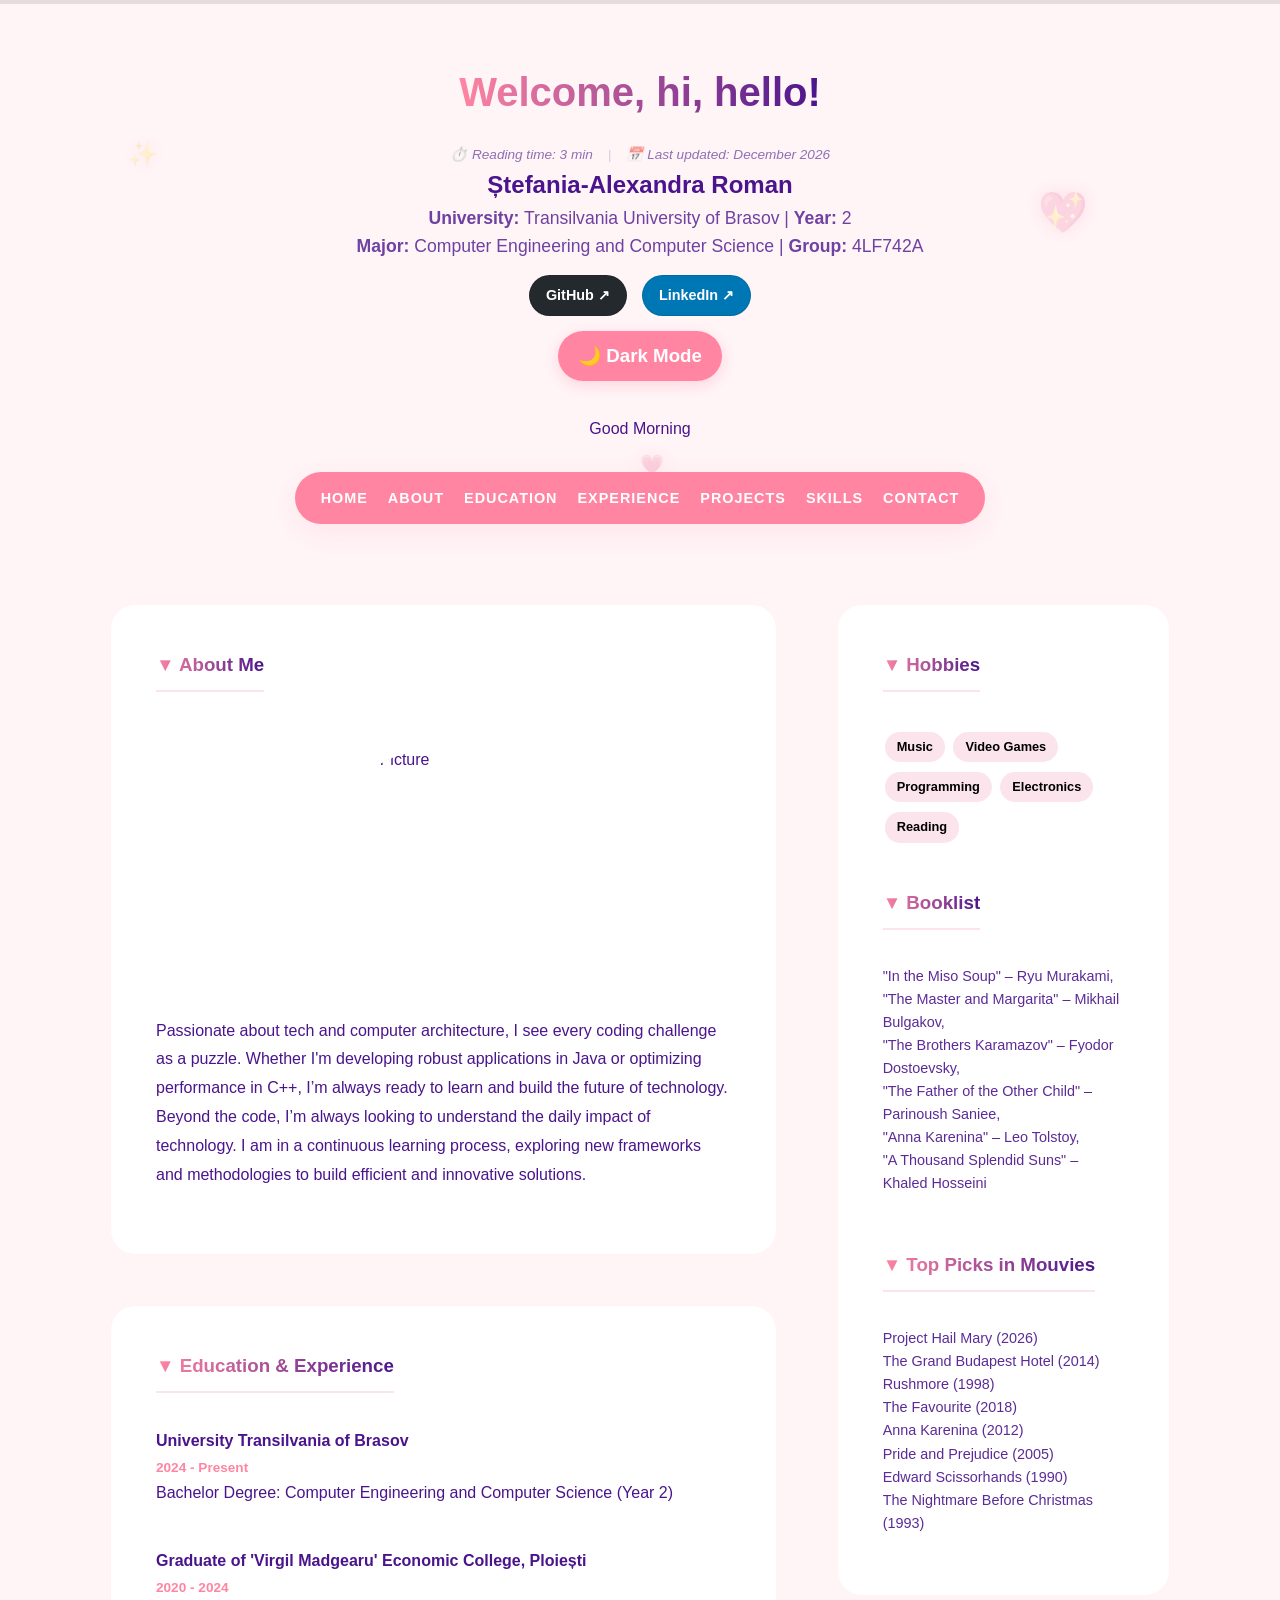
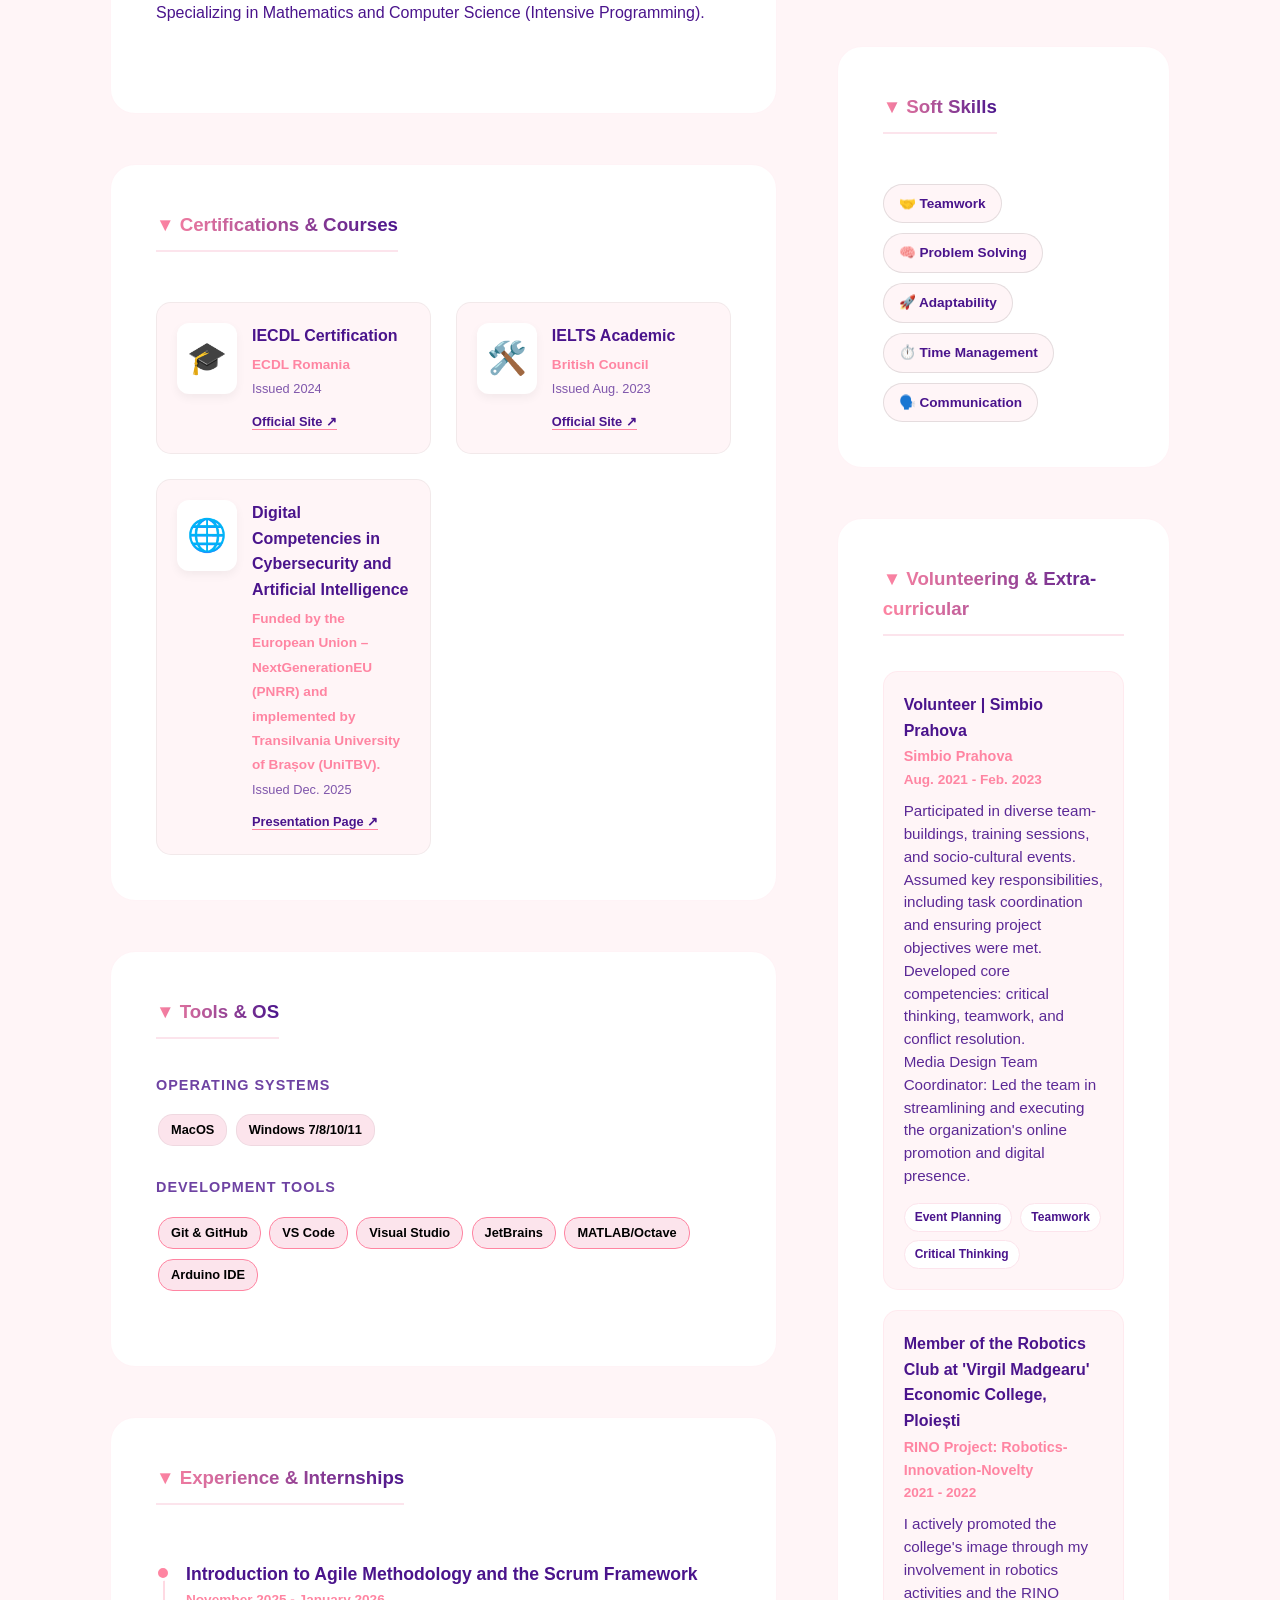
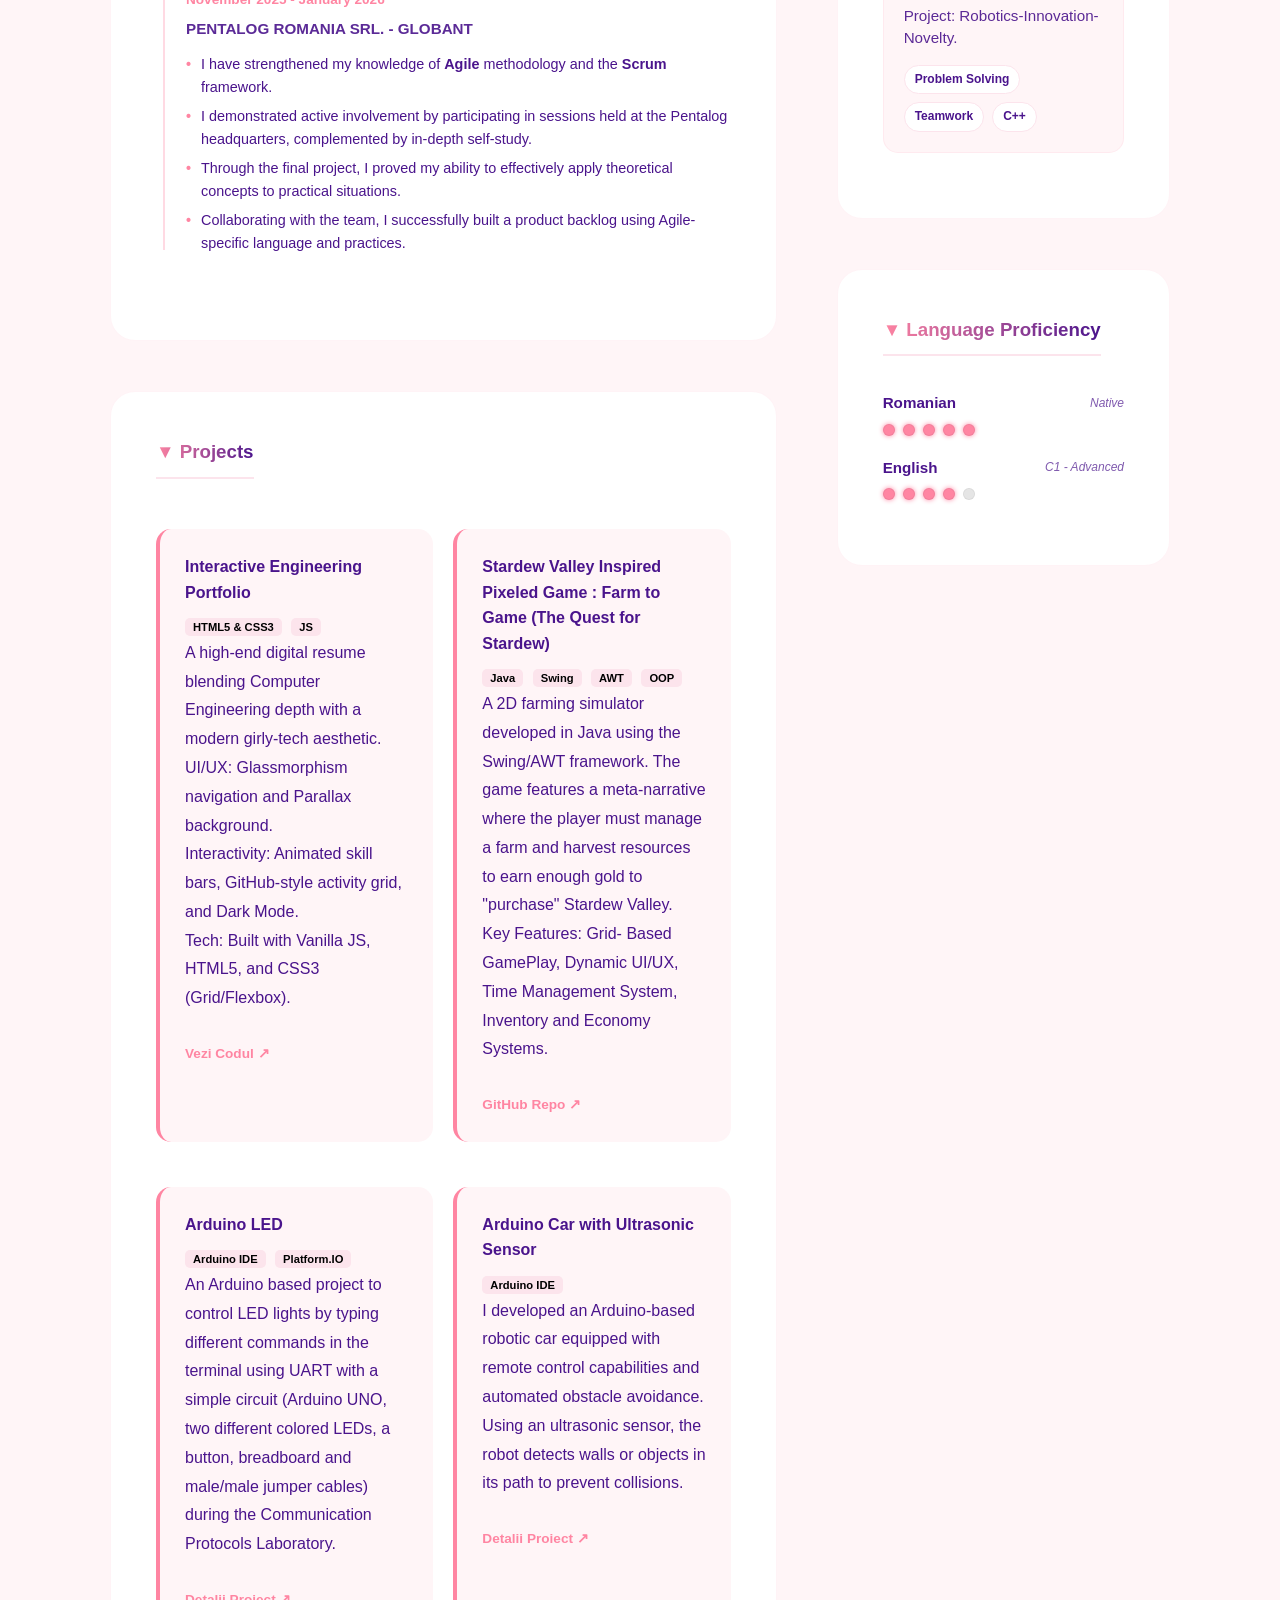
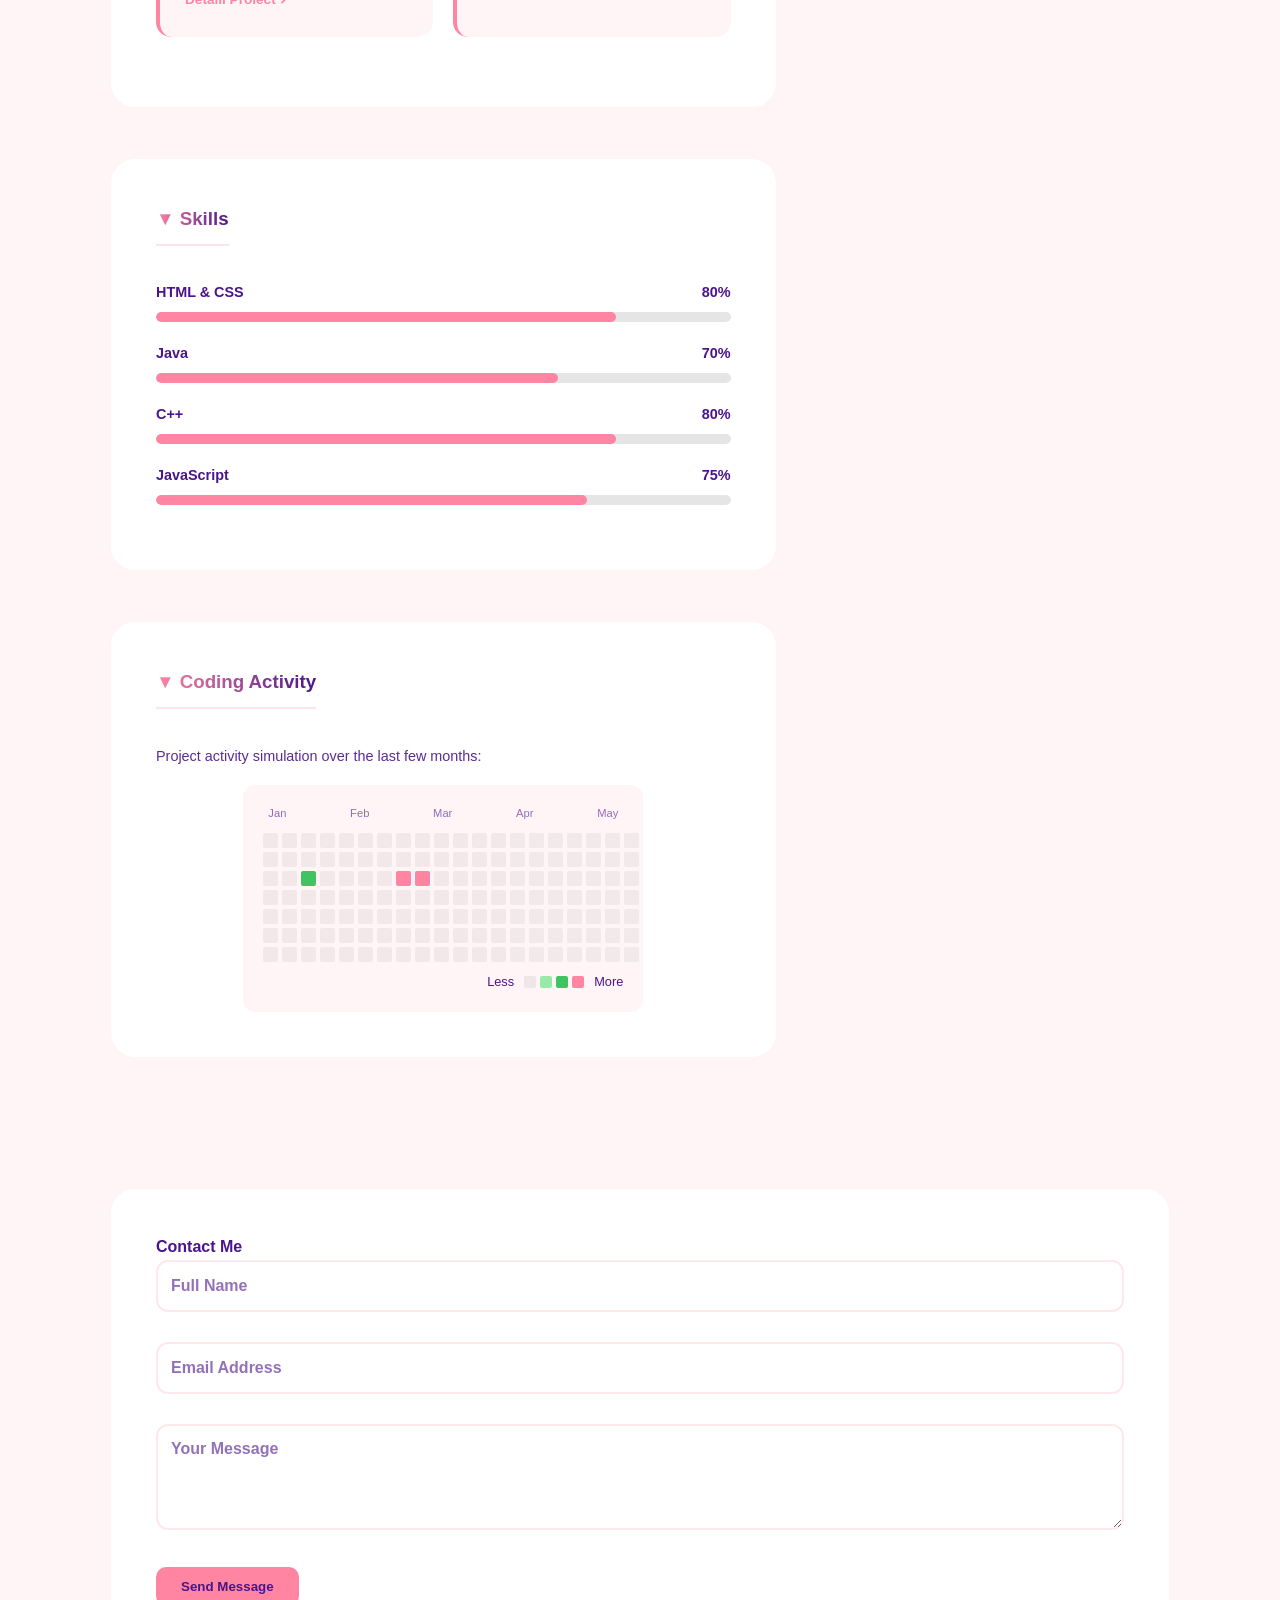
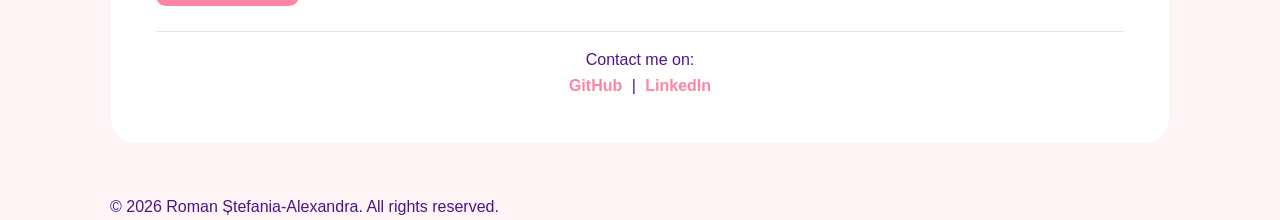
==== commit 3584f401: "resume fixed" ====
--- a/site/index.html
+++ b/site/index.html
@@ -296,6 +296,10 @@
         </div>
     </div>
     </section>
+   <section id="activity" class="card">
+    <h3>Coding Activity</h3>
+    <p class="small-text">Project activity simulation over the last few months:</p>
+    <div class="github-graph">
     <div class="months">
     <span>Jan</span>
     <span>Feb</span>
@@ -303,13 +307,6 @@
     <span>Apr</span>
     <span>May</span>
     </div>
-   <section id="activity" class="card">
-    <h3>Coding Activity</h3>
-    <p class="small-text">Project activity simulation over the last few months:</p>
-    <div class="github-graph">
-        <div class="months">
-        <span>Feb</span><span>March</span><span>May</span>
-        </div>
         <div class="graph-container" id="activityGraph">
         </div>
         <div class="graph-legend">
